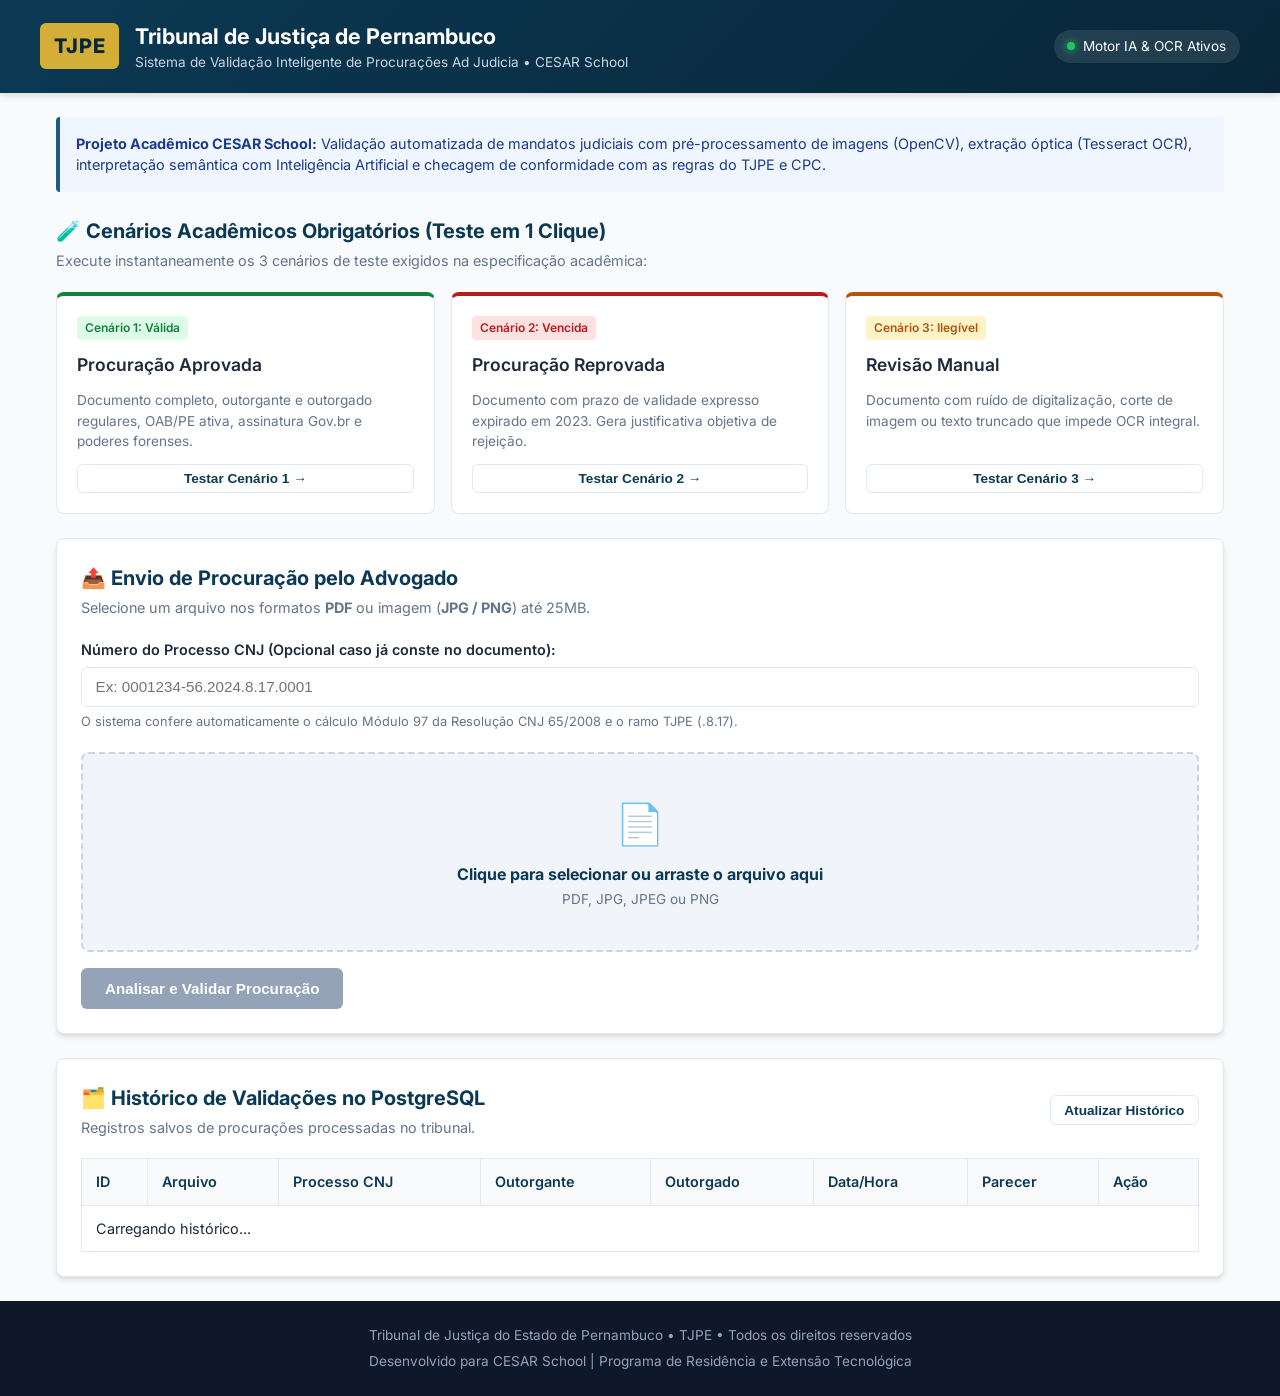
==== src/main/resources/static/index.html @ 575fca64 "feat(tjpe): implementacao completa do sistema de validacao inteligente de procuracoes para CESAR Sch" ====
<!DOCTYPE html>
<html lang="pt-BR">
<head>
    <meta charset="UTF-8">
    <meta name="viewport" content="width=device-width, initial-scale=1.0">
    <title>Validação Inteligente de Procurações | TJPE & CESAR School</title>
    <link rel="stylesheet" href="css/style.css">
    <link rel="preconnect" href="https://fonts.googleapis.com">
    <link rel="preconnect" href="https://fonts.gstatic.com" crossorigin>
    <link href="https://fonts.googleapis.com/css2?family=Inter:wght@300;400;500;600;700&display=swap" rel="stylesheet">
</head>
<body>
    <!-- Topo Institucional -->
    <header class="header">
        <div class="header-container">
            <div class="logo-area">
                <div class="logo-badge">TJPE</div>
                <div>
                    <h1 class="logo-title">Tribunal de Justiça de Pernambuco</h1>
                    <p class="logo-subtitle">Sistema de Validação Inteligente de Procurações Ad Judicia &bull; CESAR School</p>
                </div>
            </div>
            <div class="header-status">
                <span class="status-indicator"></span>
                <span>Motor IA & OCR Ativos</span>
            </div>
        </div>
    </header>

    <main class="main-container">
        <!-- Banner de Contexto Acadêmico -->
        <section class="academic-banner">
            <div class="banner-content">
                <strong>Projeto Acadêmico CESAR School:</strong> Validação automatizada de mandatos judiciais com pré-processamento de imagens (OpenCV), extração óptica (Tesseract OCR), interpretação semântica com Inteligência Artificial e checagem de conformidade com as regras do TJPE e CPC.
            </div>
        </section>

        <!-- Seção de Ações Rápidas de Teste dos 3 Cenários -->
        <section class="test-scenarios-card">
            <div class="card-header">
                <h2>🧪 Cenários Acadêmicos Obrigatórios (Teste em 1 Clique)</h2>
                <p>Execute instantaneamente os 3 cenários de teste exigidos na especificação acadêmica:</p>
            </div>
            <div class="scenarios-grid">
                <div class="scenario-box scenario-green" onclick="executarCenario('cenario1')">
                    <div class="scenario-tag tag-aprovado">Cenário 1: Válida</div>
                    <h3>Procuração Aprovada</h3>
                    <p>Documento completo, outorgante e outorgado regulares, OAB/PE ativa, assinatura Gov.br e poderes forenses.</p>
                    <button class="btn btn-sm btn-outline">Testar Cenário 1 &rarr;</button>
                </div>
                <div class="scenario-box scenario-red" onclick="executarCenario('cenario2')">
                    <div class="scenario-tag tag-reprovado">Cenário 2: Vencida</div>
                    <h3>Procuração Reprovada</h3>
                    <p>Documento com prazo de validade expresso expirado em 2023. Gera justificativa objetiva de rejeição.</p>
                    <button class="btn btn-sm btn-outline">Testar Cenário 2 &rarr;</button>
                </div>
                <div class="scenario-box scenario-yellow" onclick="executarCenario('cenario3')">
                    <div class="scenario-tag tag-revisao">Cenário 3: Ilegível</div>
                    <h3>Revisão Manual</h3>
                    <p>Documento com ruído de digitalização, corte de imagem ou texto truncado que impede OCR integral.</p>
                    <button class="btn btn-sm btn-outline">Testar Cenário 3 &rarr;</button>
                </div>
            </div>
        </section>

        <!-- Seção de Upload do Advogado -->
        <section class="upload-section card">
            <div class="card-header">
                <h2>📤 Envio de Procuração pelo Advogado</h2>
                <p>Selecione um arquivo nos formatos <strong>PDF</strong> ou imagem (<strong>JPG / PNG</strong>) até 25MB.</p>
            </div>

            <form id="uploadForm" class="upload-form">
                <div class="form-group">
                    <label for="numeroProcessoCnj">Número do Processo CNJ (Opcional caso já conste no documento):</label>
                    <input type="text" id="numeroProcessoCnj" name="numeroProcessoCnj" placeholder="Ex: 0001234-56.2024.8.17.0001" class="form-control">
                    <small class="form-hint">O sistema confere automaticamente o cálculo Módulo 97 da Resolução CNJ 65/2008 e o ramo TJPE (.8.17).</small>
                </div>

                <div id="dropZone" class="drop-zone">
                    <div class="drop-zone-icon">📄</div>
                    <div class="drop-zone-text">
                        <strong>Clique para selecionar ou arraste o arquivo aqui</strong>
                        <span>PDF, JPG, JPEG ou PNG</span>
                    </div>
                    <input type="file" id="fileInput" name="file" accept=".pdf,.png,.jpg,.jpeg" class="file-input">
                </div>

                <div id="selectedFileInfo" class="selected-file-info hidden">
                    <span id="fileName"></span>
                    <button type="button" id="removeFileBtn" class="btn-text">&times; Remover</button>
                </div>

                <div class="form-actions">
                    <button type="submit" id="btnSubmit" class="btn btn-primary" disabled>
                        <span>Analisar e Validar Procuração</span>
                    </button>
                </div>
            </form>
        </section>

        <!-- Indicador de Carregamento e Pipeline em Tempo Real -->
        <section id="pipelineSection" class="pipeline-section card hidden">
            <h3>Processamento em Andamento...</h3>
            <div class="pipeline-steps">
                <div class="pipeline-step active" id="step1">
                    <div class="step-num">1</div>
                    <div class="step-label">Upload Seguro</div>
                </div>
                <div class="pipeline-step active" id="step2">
                    <div class="step-num">2</div>
                    <div class="step-label">OpenCV Tratamento</div>
                </div>
                <div class="pipeline-step active" id="step3">
                    <div class="step-num">3</div>
                    <div class="step-label">Tesseract OCR</div>
                </div>
                <div class="pipeline-step active" id="step4">
                    <div class="step-num">4</div>
                    <div class="step-label">IA / LLM JSON</div>
                </div>
                <div class="pipeline-step active" id="step5">
                    <div class="step-num">5</div>
                    <div class="step-label">Regras TJPE</div>
                </div>
            </div>
            <div class="progress-bar-container">
                <div class="progress-bar"></div>
            </div>
        </section>

        <!-- Seção de Exibição dos Resultados -->
        <section id="resultSection" class="result-section card hidden">
            <div class="result-header">
                <div id="resultStatusBadge" class="status-badge">APROVADO</div>
                <div>
                    <h2 id="resultTitle">Resultado da Validação</h2>
                    <p id="resultSubtitle" class="text-muted"></p>
                </div>
            </div>

            <!-- Justificativas em Linguagem Simples -->
            <div class="justifications-container">
                <h3>Motivos / Justificativas:</h3>
                <ul id="justificationsList" class="justifications-list"></ul>
            </div>

            <!-- Tabela com os 11 Campos Extraídos (OCR + IA) -->
            <div class="data-table-container">
                <h3>Informações Identificadas no Documento (Extração IA / LLM)</h3>
                <table class="data-table">
                    <thead>
                        <tr>
                            <th>Campo Exigido</th>
                            <th>Dado Extraído</th>
                            <th>Status de Detecção</th>
                        </tr>
                    </thead>
                    <tbody id="extractedDataBody">
                        <!-- Preenchido via Javascript -->
                    </tbody>
                </table>
            </div>

            <!-- Detalhamento das 10 Regras do TJPE -->
            <div class="rules-detail-container">
                <details>
                    <summary><strong>Ver detalhamento técnico das 10 regras de conformidade do TJPE</strong></summary>
                    <ul id="rulesDetailList" class="rules-list"></ul>
                </details>
            </div>

            <!-- Visualização do Texto Extraído pelo OCR -->
            <div class="ocr-text-container">
                <details>
                    <summary><strong>Ver texto bruto lido pelo Tesseract OCR</strong></summary>
                    <pre id="rawOcrText" class="ocr-pre"></pre>
                </details>
            </div>
        </section>

        <!-- Histórico de Validações Gravadas no PostgreSQL -->
        <section class="history-section card">
            <div class="card-header flex-between">
                <div>
                    <h2>🗂️ Histórico de Validações no PostgreSQL</h2>
                    <p>Registros salvos de procurações processadas no tribunal.</p>
                </div>
                <button onclick="carregarHistorico()" class="btn btn-sm btn-outline">Atualizar Histórico</button>
            </div>

            <div class="table-responsive">
                <table class="history-table">
                    <thead>
                        <tr>
                            <th>ID</th>
                            <th>Arquivo</th>
                            <th>Processo CNJ</th>
                            <th>Outorgante</th>
                            <th>Outorgado</th>
                            <th>Data/Hora</th>
                            <th>Parecer</th>
                            <th>Ação</th>
                        </tr>
                    </thead>
                    <tbody id="historyTableBody">
                        <tr>
                            <td colspan="8" class="text-center">Carregando histórico...</td>
                        </tr>
                    </tbody>
                </table>
            </div>
        </section>
    </main>

    <footer class="footer">
        <div class="footer-container">
            <p>Tribunal de Justiça do Estado de Pernambuco &bull; TJPE &bull; Todos os direitos reservados</p>
            <p>Desenvolvido para CESAR School | Programa de Residência e Extensão Tecnológica</p>
        </div>
    </footer>

    <script src="js/app.js"></script>
</body>
</html>
---- src/main/resources/static/css/style.css ----
:root {
    --primary: #0b3954;
    --primary-dark: #082638;
    --primary-light: #1b5b85;
    --accent: #d4af37;
    --success: #15803d;
    --success-bg: #dcfce7;
    --danger: #b91c1c;
    --danger-bg: #fee2e2;
    --warning: #b45309;
    --warning-bg: #fef3c7;
    --bg-light: #f8fafc;
    --card-bg: #ffffff;
    --text-primary: #1e293b;
    --text-muted: #64748b;
    --border: #e2e8f0;
    --radius: 8px;
    --shadow: 0 4px 6px -1px rgb(0 0 0 / 0.1), 0 2px 4px -2px rgb(0 0 0 / 0.1);
}

* {
    box-sizing: border-box;
    margin: 0;
    padding: 0;
}

body {
    font-family: 'Inter', -apple-system, BlinkMacSystemFont, "Segoe UI", Roboto, sans-serif;
    background-color: var(--bg-light);
    color: var(--text-primary);
    line-height: 1.5;
    display: flex;
    flex-direction: column;
    min-height: 100vh;
}

/* Header */
.header {
    background: linear-gradient(135deg, var(--primary) 0%, var(--primary-dark) 100%);
    color: #ffffff;
    padding: 1.25rem 1rem;
    box-shadow: 0 2px 8px rgba(0,0,0,0.15);
}

.header-container {
    max-width: 1200px;
    margin: 0 auto;
    display: flex;
    justify-content: space-between;
    align-items: center;
    flex-wrap: wrap;
    gap: 1rem;
}

.logo-area {
    display: flex;
    align-items: center;
    gap: 1rem;
}

.logo-badge {
    background-color: var(--accent);
    color: var(--primary-dark);
    font-weight: 800;
    font-size: 1.25rem;
    padding: 0.5rem 0.85rem;
    border-radius: 6px;
    letter-spacing: 1px;
}

.logo-title {
    font-size: 1.35rem;
    font-weight: 700;
}

.logo-subtitle {
    font-size: 0.85rem;
    color: #cbd5e1;
}

.header-status {
    display: flex;
    align-items: center;
    gap: 0.5rem;
    background: rgba(255,255,255,0.1);
    padding: 0.4rem 0.85rem;
    border-radius: 20px;
    font-size: 0.85rem;
}

.status-indicator {
    width: 8px;
    height: 8px;
    background-color: #22c55e;
    border-radius: 50%;
    box-shadow: 0 0 8px #22c55e;
}

/* Container */
.main-container {
    max-width: 1200px;
    margin: 1.5rem auto;
    padding: 0 1rem;
    width: 100%;
    flex: 1;
    display: flex;
    flex-direction: column;
    gap: 1.5rem;
}

.card {
    background: var(--card-bg);
    border: 1px solid var(--border);
    border-radius: var(--radius);
    padding: 1.5rem;
    box-shadow: var(--shadow);
}

.card-header {
    margin-bottom: 1.25rem;
}

.card-header h2 {
    font-size: 1.25rem;
    font-weight: 700;
    color: var(--primary);
    margin-bottom: 0.25rem;
}

.card-header p {
    color: var(--text-muted);
    font-size: 0.9rem;
}

.flex-between {
    display: flex;
    justify-content: space-between;
    align-items: center;
}

/* Academic Banner */
.academic-banner {
    background: #eff6ff;
    border-left: 4px solid var(--primary-light);
    padding: 1rem;
    border-radius: 4px;
    font-size: 0.9rem;
    color: #1e3a8a;
}

/* Cenários Grid */
.scenarios-grid {
    display: grid;
    grid-template-columns: repeat(auto-fit, minmax(280px, 1fr));
    gap: 1rem;
}

.scenario-box {
    background: #ffffff;
    border: 1px solid var(--border);
    border-radius: var(--radius);
    padding: 1.25rem;
    cursor: pointer;
    transition: transform 0.2s, box-shadow 0.2s;
    display: flex;
    flex-direction: column;
    gap: 0.75rem;
}

.scenario-box:hover {
    transform: translateY(-2px);
    box-shadow: 0 10px 15px -3px rgba(0,0,0,0.1);
}

.scenario-green { border-top: 4px solid var(--success); }
.scenario-red { border-top: 4px solid var(--danger); }
.scenario-yellow { border-top: 4px solid var(--warning); }

.scenario-box h3 {
    font-size: 1.1rem;
    font-weight: 600;
}

.scenario-box p {
    font-size: 0.85rem;
    color: var(--text-muted);
    flex: 1;
}

.scenario-tag {
    display: inline-block;
    padding: 0.2rem 0.5rem;
    border-radius: 4px;
    font-size: 0.75rem;
    font-weight: 600;
    align-self: flex-start;
}

.tag-aprovado { background: var(--success-bg); color: var(--success); }
.tag-reprovado { background: var(--danger-bg); color: var(--danger); }
.tag-revisao { background: var(--warning-bg); color: var(--warning); }

/* Form & Drop Zone */
.form-group {
    margin-bottom: 1.25rem;
}

.form-group label {
    display: block;
    font-weight: 600;
    font-size: 0.9rem;
    margin-bottom: 0.4rem;
}

.form-control {
    width: 100%;
    padding: 0.65rem 0.85rem;
    border: 1px solid var(--border);
    border-radius: 6px;
    font-size: 0.95rem;
}

.form-hint {
    display: block;
    font-size: 0.8rem;
    color: var(--text-muted);
    margin-top: 0.35rem;
}

.drop-zone {
    border: 2px dashed #cbd5e1;
    border-radius: var(--radius);
    padding: 2.5rem 1.5rem;
    text-align: center;
    background: #f1f5f9;
    cursor: pointer;
    transition: background 0.2s, border-color 0.2s;
    position: relative;
    margin-bottom: 1rem;
}

.drop-zone:hover, .drop-zone.dragover {
    background: #e2e8f0;
    border-color: var(--primary);
}

.drop-zone-icon {
    font-size: 2.5rem;
    margin-bottom: 0.5rem;
}

.drop-zone-text strong {
    display: block;
    font-size: 1rem;
    color: var(--primary);
}

.drop-zone-text span {
    font-size: 0.85rem;
    color: var(--text-muted);
}

.file-input {
    position: absolute;
    top: 0;
    left: 0;
    width: 100%;
    height: 100%;
    opacity: 0;
    cursor: pointer;
}

.selected-file-info {
    display: flex;
    justify-content: space-between;
    align-items: center;
    background: #eff6ff;
    padding: 0.75rem 1rem;
    border-radius: 6px;
    margin-bottom: 1rem;
    font-size: 0.9rem;
    color: #1e40af;
}

/* Buttons */
.btn {
    display: inline-flex;
    align-items: center;
    justify-content: center;
    padding: 0.75rem 1.5rem;
    font-size: 0.95rem;
    font-weight: 600;
    border-radius: 6px;
    border: none;
    cursor: pointer;
    transition: background 0.2s;
}

.btn-primary {
    background: var(--primary);
    color: #ffffff;
}

.btn-primary:hover:not(:disabled) {
    background: var(--primary-dark);
}

.btn-primary:disabled {
    background: #94a3b8;
    cursor: not-allowed;
}

.btn-outline {
    background: transparent;
    border: 1px solid var(--border);
    color: var(--primary);
}

.btn-outline:hover {
    background: #f1f5f9;
}

.btn-sm {
    padding: 0.4rem 0.85rem;
    font-size: 0.85rem;
}

.btn-text {
    background: none;
    border: none;
    color: var(--danger);
    cursor: pointer;
    font-size: 0.85rem;
    font-weight: 600;
}

/* Pipeline Progress */
.pipeline-section {
    text-align: center;
}

.pipeline-steps {
    display: flex;
    justify-content: space-between;
    margin: 1.5rem 0;
    position: relative;
    flex-wrap: wrap;
    gap: 0.5rem;
}

.pipeline-step {
    display: flex;
    flex-direction: column;
    align-items: center;
    flex: 1;
    min-width: 80px;
}

.step-num {
    width: 36px;
    height: 36px;
    border-radius: 50%;
    background: #e2e8f0;
    color: var(--text-muted);
    display: flex;
    align-items: center;
    justify-content: center;
    font-weight: 700;
    margin-bottom: 0.4rem;
}

.pipeline-step.active .step-num {
    background: var(--primary);
    color: #ffffff;
}

.step-label {
    font-size: 0.75rem;
    font-weight: 600;
    color: var(--text-muted);
}

.pipeline-step.active .step-label {
    color: var(--primary);
}

.progress-bar-container {
    height: 6px;
    background: #e2e8f0;
    border-radius: 3px;
    overflow: hidden;
}

.progress-bar {
    height: 100%;
    background: linear-gradient(90deg, var(--primary) 0%, var(--accent) 100%);
    width: 100%;
    animation: indeterminate 1.5s infinite linear;
}

@keyframes indeterminate {
    0% { transform: translateX(-100%); }
    100% { transform: translateX(100%); }
}

/* Result Section */
.result-header {
    display: flex;
    align-items: center;
    gap: 1.25rem;
    margin-bottom: 1.5rem;
    padding-bottom: 1.25rem;
    border-bottom: 1px solid var(--border);
    flex-wrap: wrap;
}

.status-badge {
    padding: 0.75rem 1.5rem;
    border-radius: 8px;
    font-weight: 800;
    font-size: 1.25rem;
    letter-spacing: 0.5px;
    text-align: center;
}

.badge-aprovado { background: var(--success-bg); color: var(--success); border: 2px solid var(--success); }
.badge-reprovado { background: var(--danger-bg); color: var(--danger); border: 2px solid var(--danger); }
.badge-revisao { background: var(--warning-bg); color: var(--warning); border: 2px solid var(--warning); }

.justifications-container {
    background: #fafafa;
    border: 1px solid var(--border);
    border-radius: 6px;
    padding: 1.25rem;
    margin-bottom: 1.5rem;
}

.justifications-container h3 {
    font-size: 1rem;
    color: var(--text-primary);
    margin-bottom: 0.75rem;
}

.justifications-list {
    list-style: none;
    display: flex;
    flex-direction: column;
    gap: 0.5rem;
}

.justifications-list li {
    padding-left: 1.5rem;
    position: relative;
    font-size: 0.95rem;
    line-height: 1.4;
}

.justifications-list li::before {
    content: "•";
    position: absolute;
    left: 0.4rem;
    font-weight: bold;
    font-size: 1.2rem;
    color: var(--primary);
}

/* Tables */
.data-table-container {
    margin-bottom: 1.5rem;
}

.data-table-container h3 {
    font-size: 1rem;
    margin-bottom: 0.75rem;
}

.data-table, .history-table {
    width: 100%;
    border-collapse: collapse;
    font-size: 0.9rem;
}

.data-table th, .data-table td,
.history-table th, .history-table td {
    padding: 0.75rem 0.85rem;
    border: 1px solid var(--border);
    text-align: left;
}

.data-table th, .history-table th {
    background: #f8fafc;
    font-weight: 600;
    color: var(--primary);
}

.data-table tr:hover, .history-table tr:hover {
    background: #f1f5f9;
}

.table-responsive {
    overflow-x: auto;
}

.badge-table {
    padding: 0.2rem 0.5rem;
    border-radius: 4px;
    font-size: 0.75rem;
    font-weight: 600;
}

/* Details and Accordions */
.rules-detail-container, .ocr-text-container {
    margin-bottom: 1rem;
}

details summary {
    cursor: pointer;
    padding: 0.5rem 0;
    color: var(--primary);
}

.rules-list {
    list-style: none;
    padding: 0.75rem 0;
    display: flex;
    flex-direction: column;
    gap: 0.35rem;
    font-size: 0.85rem;
}

.ocr-pre {
    background: #0f172a;
    color: #f8fafc;
    padding: 1rem;
    border-radius: 6px;
    font-family: Consolas, Monaco, monospace;
    font-size: 0.85rem;
    max-height: 250px;
    overflow-y: auto;
    white-space: pre-wrap;
    word-break: break-word;
    margin-top: 0.5rem;
}

/* Utilities */
.hidden { display: none !important; }
.text-center { text-align: center; }
.text-muted { color: var(--text-muted); }

/* Footer */
.footer {
    background: #0f172a;
    color: #94a3b8;
    padding: 1.5rem 1rem;
    font-size: 0.85rem;
    text-align: center;
    margin-top: auto;
}

.footer-container {
    max-width: 1200px;
    margin: 0 auto;
    display: flex;
    flex-direction: column;
    gap: 0.35rem;
}

/* Responsive */
@media (max-width: 768px) {
    .header-container { flex-direction: column; align-items: flex-start; }
    .scenarios-grid { grid-template-columns: 1fr; }
    .pipeline-steps { justify-content: center; }
}
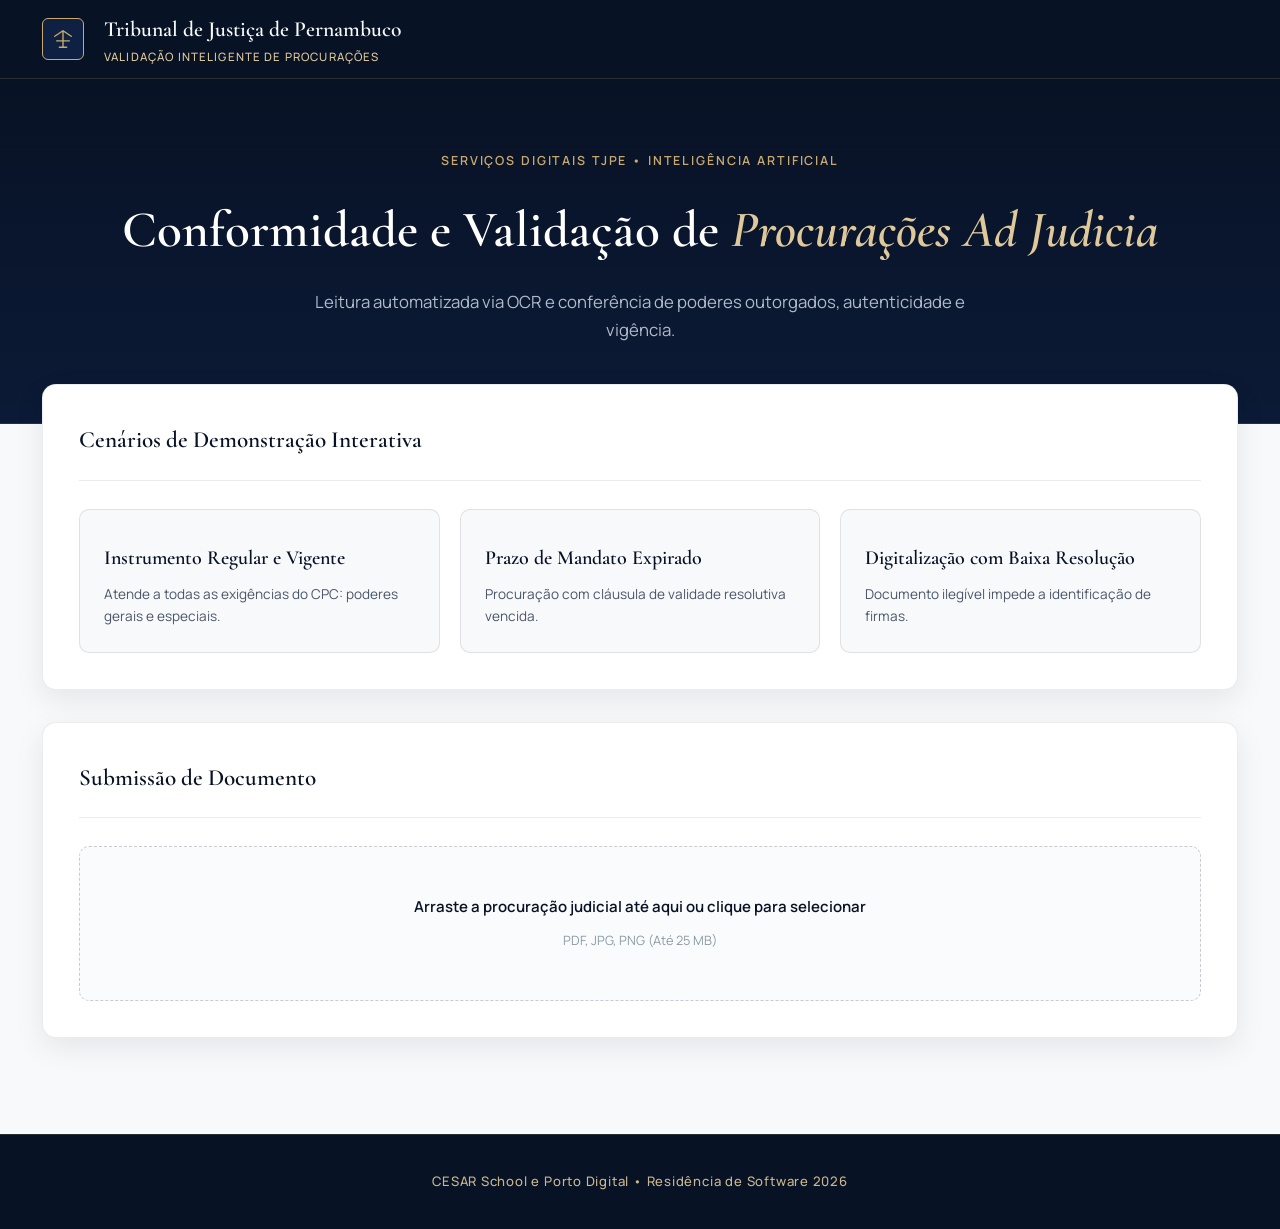
==== commit 22f29d1a: "feat: interface LegalTech Premium TJPE com paleta institucional e demonstrador interativo" ====
--- a/src/main/resources/static/index.html
+++ b/src/main/resources/static/index.html
@@ -1,225 +1,311 @@
 <!DOCTYPE html>
 <html lang="pt-BR">
 <head>
-    <meta charset="UTF-8">
-    <meta name="viewport" content="width=device-width, initial-scale=1.0">
-    <title>Validação Inteligente de Procurações | TJPE & CESAR School</title>
-    <link rel="stylesheet" href="css/style.css">
-    <link rel="preconnect" href="https://fonts.googleapis.com">
-    <link rel="preconnect" href="https://fonts.gstatic.com" crossorigin>
-    <link href="https://fonts.googleapis.com/css2?family=Inter:wght@300;400;500;600;700&display=swap" rel="stylesheet">
+  <meta charset="UTF-8" />
+  <meta name="viewport" content="width=device-width, initial-scale=1.0" />
+  <title>TJPE — Validação Inteligente de Procurações</title>
+  
+  <link rel="preconnect" href="https://fonts.googleapis.com" />
+  <link rel="preconnect" href="https://fonts.gstatic.com" crossorigin />
+  <link href="https://fonts.googleapis.com/css2?family=Cormorant+Garamond:ital,wght@0,400;0,500;0,600;0,700;1,400&family=Manrope:wght@300;400;500;600;700&family=JetBrains+Mono:wght@400;500&display=swap" rel="stylesheet" />
+
+  <style>
+    :root {
+      --marinho-profundo:  #081225;
+      --marinho-primario:   #0b1a36;
+      --marinho-card:       #0e2142;
+      --marinho-borda:      rgba(201, 169, 110, 0.18);
+      --champanhe:          #c9a96e;
+      --champanhe-claro:    #dfc99b;
+      --champanhe-suave:    rgba(201, 169, 110, 0.12);
+      --off-white:          #f8f9fa;
+      --off-white-card:     #ffffff;
+      --cinza-suave:        #e9ecef;
+      --cinza-grafite:      #4a5568;
+      --cinza-escuro:       #2d3748;
+      --texto-muted:        #8c9ba5;
+      --status-aprovado:    #2e7d58;
+      --status-aprovado-bg: rgba(46, 125, 88, 0.12);
+      --status-reprovado:   #9c3434;
+      --status-reprovado-bg:rgba(156, 52, 52, 0.12);
+      --status-revisao:     #b88228;
+      --status-revisao-bg:  rgba(184, 130, 40, 0.12);
+      --radius-sm: 6px;
+      --radius-md: 10px;
+      --radius-lg: 14px;
+      --sombra-card: 0 10px 30px rgba(8, 18, 37, 0.08);
+      --transicao: all 0.28s cubic-bezier(0.16, 1, 0.3, 1);
+    }
+
+    *, *::before, *::after { box-sizing: border-box; margin: 0; padding: 0; }
+    body {
+      background-color: var(--off-white);
+      color: var(--cinza-escuro);
+      font-family: 'Manrope', system-ui, sans-serif;
+      font-size: 15px;
+      line-height: 1.65;
+      min-height: 100vh;
+      display: flex;
+      flex-direction: column;
+    }
+
+    header {
+      background-color: var(--marinho-profundo);
+      border-bottom: 1px solid var(--marinho-borda);
+      position: sticky;
+      top: 0;
+      z-index: 1000;
+    }
+
+    .header-container {
+      max-width: 1260px;
+      margin: 0 auto;
+      padding: 0 2rem;
+      height: 78px;
+      display: flex;
+      align-items: center;
+      justify-content: space-between;
+    }
+
+    .brand-group {
+      display: flex;
+      align-items: center;
+      gap: 1.25rem;
+      text-decoration: none;
+    }
+
+    .brand-seal {
+      width: 42px;
+      height: 42px;
+      border: 1px solid var(--champanhe);
+      border-radius: var(--radius-sm);
+      display: flex;
+      align-items: center;
+      justify-content: center;
+      background: var(--marinho-card);
+    }
+
+    .brand-seal svg {
+      width: 22px;
+      height: 22px;
+      fill: none;
+      stroke: var(--champanhe);
+      stroke-width: 1.5;
+    }
+
+    .brand-name {
+      font-family: 'Cormorant Garamond', Georgia, serif;
+      font-size: 1.35rem;
+      font-weight: 600;
+      color: var(--off-white);
+    }
+
+    .brand-subtitle {
+      font-size: 0.72rem;
+      font-weight: 500;
+      color: var(--champanhe-claro);
+      letter-spacing: 0.1em;
+      text-transform: uppercase;
+    }
+
+    .hero-banner {
+      background: linear-gradient(180deg, var(--marinho-profundo) 0%, var(--marinho-primario) 100%);
+      color: var(--off-white);
+      padding: 4.5rem 2rem 5rem;
+      text-align: center;
+      border-bottom: 1px solid rgba(201, 169, 110, 0.2);
+    }
+
+    .hero-pre-title {
+      font-size: 0.78rem;
+      font-weight: 600;
+      color: var(--champanhe);
+      text-transform: uppercase;
+      letter-spacing: 0.15em;
+      margin-bottom: 1rem;
+    }
+
+    .hero-title {
+      font-family: 'Cormorant Garamond', Georgia, serif;
+      font-size: clamp(2.2rem, 4.5vw, 3.2rem);
+      font-weight: 600;
+      color: #ffffff;
+      margin-bottom: 1rem;
+    }
+
+    .hero-title span { color: var(--champanhe-claro); font-style: italic; }
+
+    .hero-description {
+      font-size: 1.05rem;
+      color: #b0bac9;
+      max-width: 720px;
+      margin: 0 auto;
+    }
+
+    main {
+      flex: 1;
+      max-width: 1260px;
+      width: 100%;
+      margin: -2.5rem auto 4rem;
+      padding: 0 2rem;
+      z-index: 10;
+    }
+
+    .card-panel {
+      background: var(--off-white-card);
+      border: 1px solid rgba(8, 18, 37, 0.08);
+      border-radius: var(--radius-lg);
+      padding: 2.25rem;
+      box-shadow: var(--sombra-card);
+      margin-bottom: 2rem;
+    }
+
+    .panel-header {
+      border-bottom: 1px solid var(--cinza-suave);
+      padding-bottom: 1.25rem;
+      margin-bottom: 1.75rem;
+    }
+
+    .panel-title {
+      font-family: 'Cormorant Garamond', Georgia, serif;
+      font-size: 1.45rem;
+      font-weight: 600;
+      color: var(--marinho-profundo);
+    }
+
+    .scenarios-grid {
+      display: grid;
+      grid-template-columns: repeat(auto-fit, minmax(280px, 1fr));
+      gap: 1.25rem;
+    }
+
+    .scenario-box {
+      border: 1px solid rgba(8, 18, 37, 0.1);
+      border-radius: var(--radius-md);
+      padding: 1.5rem;
+      background: var(--off-white);
+      cursor: pointer;
+      transition: var(--transicao);
+    }
+
+    .scenario-box:hover {
+      border-color: var(--champanhe);
+      background: #ffffff;
+      transform: translateY(-2px);
+    }
+
+    .scenario-title {
+      font-family: 'Cormorant Garamond', Georgia, serif;
+      font-size: 1.25rem;
+      font-weight: 600;
+      color: var(--marinho-profundo);
+      margin: 0.5rem 0;
+    }
+
+    .upload-zone-legal {
+      border: 1.5px dashed rgba(8, 18, 37, 0.2);
+      border-radius: var(--radius-md);
+      padding: 3rem 2rem;
+      text-align: center;
+      background: #fafbfc;
+      cursor: pointer;
+      position: relative;
+    }
+
+    .upload-zone-legal input[type="file"] { position: absolute; inset: 0; opacity: 0; cursor: pointer; width: 100%; height: 100%; }
+
+    .btn-institution {
+      padding: 0.85rem 1.75rem;
+      border-radius: var(--radius-sm);
+      font-size: 0.88rem;
+      font-weight: 600;
+      cursor: pointer;
+      border: none;
+      text-transform: uppercase;
+      background: var(--marinho-profundo);
+      color: var(--champanhe-claro);
+      border: 1px solid var(--champanhe);
+    }
+
+    footer {
+      background-color: var(--marinho-profundo);
+      border-top: 1px solid var(--marinho-borda);
+      padding: 2.25rem 1.5rem;
+      margin-top: auto;
+      text-align: center;
+    }
+
+    .footer-single-text {
+      font-size: 0.82rem;
+      font-weight: 500;
+      color: var(--champanhe-claro);
+      letter-spacing: 0.06em;
+      opacity: 0.9;
+    }
+
+    .hidden { display: none !important; }
+  </style>
 </head>
 <body>
-    <!-- Topo Institucional -->
-    <header class="header">
-        <div class="header-container">
-            <div class="logo-area">
-                <div class="logo-badge">TJPE</div>
-                <div>
-                    <h1 class="logo-title">Tribunal de Justiça de Pernambuco</h1>
-                    <p class="logo-subtitle">Sistema de Validação Inteligente de Procurações Ad Judicia &bull; CESAR School</p>
-                </div>
-            </div>
-            <div class="header-status">
-                <span class="status-indicator"></span>
-                <span>Motor IA & OCR Ativos</span>
-            </div>
-        </div>
-    </header>
-
-    <main class="main-container">
-        <!-- Banner de Contexto Acadêmico -->
-        <section class="academic-banner">
-            <div class="banner-content">
-                <strong>Projeto Acadêmico CESAR School:</strong> Validação automatizada de mandatos judiciais com pré-processamento de imagens (OpenCV), extração óptica (Tesseract OCR), interpretação semântica com Inteligência Artificial e checagem de conformidade com as regras do TJPE e CPC.
-            </div>
-        </section>
-
-        <!-- Seção de Ações Rápidas de Teste dos 3 Cenários -->
-        <section class="test-scenarios-card">
-            <div class="card-header">
-                <h2>🧪 Cenários Acadêmicos Obrigatórios (Teste em 1 Clique)</h2>
-                <p>Execute instantaneamente os 3 cenários de teste exigidos na especificação acadêmica:</p>
-            </div>
-            <div class="scenarios-grid">
-                <div class="scenario-box scenario-green" onclick="executarCenario('cenario1')">
-                    <div class="scenario-tag tag-aprovado">Cenário 1: Válida</div>
-                    <h3>Procuração Aprovada</h3>
-                    <p>Documento completo, outorgante e outorgado regulares, OAB/PE ativa, assinatura Gov.br e poderes forenses.</p>
-                    <button class="btn btn-sm btn-outline">Testar Cenário 1 &rarr;</button>
-                </div>
-                <div class="scenario-box scenario-red" onclick="executarCenario('cenario2')">
-                    <div class="scenario-tag tag-reprovado">Cenário 2: Vencida</div>
-                    <h3>Procuração Reprovada</h3>
-                    <p>Documento com prazo de validade expresso expirado em 2023. Gera justificativa objetiva de rejeição.</p>
-                    <button class="btn btn-sm btn-outline">Testar Cenário 2 &rarr;</button>
-                </div>
-                <div class="scenario-box scenario-yellow" onclick="executarCenario('cenario3')">
-                    <div class="scenario-tag tag-revisao">Cenário 3: Ilegível</div>
-                    <h3>Revisão Manual</h3>
-                    <p>Documento com ruído de digitalização, corte de imagem ou texto truncado que impede OCR integral.</p>
-                    <button class="btn btn-sm btn-outline">Testar Cenário 3 &rarr;</button>
-                </div>
-            </div>
-        </section>
-
-        <!-- Seção de Upload do Advogado -->
-        <section class="upload-section card">
-            <div class="card-header">
-                <h2>📤 Envio de Procuração pelo Advogado</h2>
-                <p>Selecione um arquivo nos formatos <strong>PDF</strong> ou imagem (<strong>JPG / PNG</strong>) até 25MB.</p>
-            </div>
-
-            <form id="uploadForm" class="upload-form">
-                <div class="form-group">
-                    <label for="numeroProcessoCnj">Número do Processo CNJ (Opcional caso já conste no documento):</label>
-                    <input type="text" id="numeroProcessoCnj" name="numeroProcessoCnj" placeholder="Ex: 0001234-56.2024.8.17.0001" class="form-control">
-                    <small class="form-hint">O sistema confere automaticamente o cálculo Módulo 97 da Resolução CNJ 65/2008 e o ramo TJPE (.8.17).</small>
-                </div>
-
-                <div id="dropZone" class="drop-zone">
-                    <div class="drop-zone-icon">📄</div>
-                    <div class="drop-zone-text">
-                        <strong>Clique para selecionar ou arraste o arquivo aqui</strong>
-                        <span>PDF, JPG, JPEG ou PNG</span>
-                    </div>
-                    <input type="file" id="fileInput" name="file" accept=".pdf,.png,.jpg,.jpeg" class="file-input">
-                </div>
-
-                <div id="selectedFileInfo" class="selected-file-info hidden">
-                    <span id="fileName"></span>
-                    <button type="button" id="removeFileBtn" class="btn-text">&times; Remover</button>
-                </div>
-
-                <div class="form-actions">
-                    <button type="submit" id="btnSubmit" class="btn btn-primary" disabled>
-                        <span>Analisar e Validar Procuração</span>
-                    </button>
-                </div>
-            </form>
-        </section>
-
-        <!-- Indicador de Carregamento e Pipeline em Tempo Real -->
-        <section id="pipelineSection" class="pipeline-section card hidden">
-            <h3>Processamento em Andamento...</h3>
-            <div class="pipeline-steps">
-                <div class="pipeline-step active" id="step1">
-                    <div class="step-num">1</div>
-                    <div class="step-label">Upload Seguro</div>
-                </div>
-                <div class="pipeline-step active" id="step2">
-                    <div class="step-num">2</div>
-                    <div class="step-label">OpenCV Tratamento</div>
-                </div>
-                <div class="pipeline-step active" id="step3">
-                    <div class="step-num">3</div>
-                    <div class="step-label">Tesseract OCR</div>
-                </div>
-                <div class="pipeline-step active" id="step4">
-                    <div class="step-num">4</div>
-                    <div class="step-label">IA / LLM JSON</div>
-                </div>
-                <div class="pipeline-step active" id="step5">
-                    <div class="step-num">5</div>
-                    <div class="step-label">Regras TJPE</div>
-                </div>
-            </div>
-            <div class="progress-bar-container">
-                <div class="progress-bar"></div>
-            </div>
-        </section>
-
-        <!-- Seção de Exibição dos Resultados -->
-        <section id="resultSection" class="result-section card hidden">
-            <div class="result-header">
-                <div id="resultStatusBadge" class="status-badge">APROVADO</div>
-                <div>
-                    <h2 id="resultTitle">Resultado da Validação</h2>
-                    <p id="resultSubtitle" class="text-muted"></p>
-                </div>
-            </div>
-
-            <!-- Justificativas em Linguagem Simples -->
-            <div class="justifications-container">
-                <h3>Motivos / Justificativas:</h3>
-                <ul id="justificationsList" class="justifications-list"></ul>
-            </div>
-
-            <!-- Tabela com os 11 Campos Extraídos (OCR + IA) -->
-            <div class="data-table-container">
-                <h3>Informações Identificadas no Documento (Extração IA / LLM)</h3>
-                <table class="data-table">
-                    <thead>
-                        <tr>
-                            <th>Campo Exigido</th>
-                            <th>Dado Extraído</th>
-                            <th>Status de Detecção</th>
-                        </tr>
-                    </thead>
-                    <tbody id="extractedDataBody">
-                        <!-- Preenchido via Javascript -->
-                    </tbody>
-                </table>
-            </div>
-
-            <!-- Detalhamento das 10 Regras do TJPE -->
-            <div class="rules-detail-container">
-                <details>
-                    <summary><strong>Ver detalhamento técnico das 10 regras de conformidade do TJPE</strong></summary>
-                    <ul id="rulesDetailList" class="rules-list"></ul>
-                </details>
-            </div>
-
-            <!-- Visualização do Texto Extraído pelo OCR -->
-            <div class="ocr-text-container">
-                <details>
-                    <summary><strong>Ver texto bruto lido pelo Tesseract OCR</strong></summary>
-                    <pre id="rawOcrText" class="ocr-pre"></pre>
-                </details>
-            </div>
-        </section>
-
-        <!-- Histórico de Validações Gravadas no PostgreSQL -->
-        <section class="history-section card">
-            <div class="card-header flex-between">
-                <div>
-                    <h2>🗂️ Histórico de Validações no PostgreSQL</h2>
-                    <p>Registros salvos de procurações processadas no tribunal.</p>
-                </div>
-                <button onclick="carregarHistorico()" class="btn btn-sm btn-outline">Atualizar Histórico</button>
-            </div>
-
-            <div class="table-responsive">
-                <table class="history-table">
-                    <thead>
-                        <tr>
-                            <th>ID</th>
-                            <th>Arquivo</th>
-                            <th>Processo CNJ</th>
-                            <th>Outorgante</th>
-                            <th>Outorgado</th>
-                            <th>Data/Hora</th>
-                            <th>Parecer</th>
-                            <th>Ação</th>
-                        </tr>
-                    </thead>
-                    <tbody id="historyTableBody">
-                        <tr>
-                            <td colspan="8" class="text-center">Carregando histórico...</td>
-                        </tr>
-                    </tbody>
-                </table>
-            </div>
-        </section>
-    </main>
-
-    <footer class="footer">
-        <div class="footer-container">
-            <p>Tribunal de Justiça do Estado de Pernambuco &bull; TJPE &bull; Todos os direitos reservados</p>
-            <p>Desenvolvido para CESAR School | Programa de Residência e Extensão Tecnológica</p>
-        </div>
-    </footer>
-
-    <script src="js/app.js"></script>
+
+  <header>
+    <div class="header-container">
+      <div class="brand-group">
+        <div class="brand-seal">
+          <svg viewBox="0 0 24 24"><path d="M12 3v18M3 9l9-6 9 6M5 14h14M8 21h8" stroke-linecap="round" stroke-linejoin="round"/></svg>
+        </div>
+        <div>
+          <div class="brand-name">Tribunal de Justiça de Pernambuco</div>
+          <div class="brand-subtitle">Validação Inteligente de Procurações</div>
+        </div>
+      </div>
+    </div>
+  </header>
+
+  <section class="hero-banner">
+    <div class="hero-pre-title">Serviços Digitais TJPE • Inteligência Artificial</div>
+    <h1 class="hero-title">Conformidade e Validação de <span>Procurações Ad Judicia</span></h1>
+    <p class="hero-description">Leitura automatizada via OCR e conferência de poderes outorgados, autenticidade e vigência.</p>
+  </section>
+
+  <main>
+    <section class="card-panel">
+      <div class="panel-header">
+        <h2 class="panel-title">Cenários de Demonstração Interativa</h2>
+      </div>
+      <div class="scenarios-grid">
+        <div class="scenario-box">
+          <div class="scenario-title">Instrumento Regular e Vigente</div>
+          <p style="font-size:0.85rem;color:var(--cinza-grafite)">Atende a todas as exigências do CPC: poderes gerais e especiais.</p>
+        </div>
+        <div class="scenario-box">
+          <div class="scenario-title">Prazo de Mandato Expirado</div>
+          <p style="font-size:0.85rem;color:var(--cinza-grafite)">Procuração com cláusula de validade resolutiva vencida.</p>
+        </div>
+        <div class="scenario-box">
+          <div class="scenario-title">Digitalização com Baixa Resolução</div>
+          <p style="font-size:0.85rem;color:var(--cinza-grafite)">Documento ilegível impede a identificação de firmas.</p>
+        </div>
+      </div>
+    </section>
+
+    <section class="card-panel">
+      <div class="panel-header">
+        <h2 class="panel-title">Submissão de Documento</h2>
+      </div>
+      <div class="upload-zone-legal">
+        <input type="file" id="fileInput" accept=".pdf,.jpg,.jpeg,.png" />
+        <p style="font-weight:600;color:var(--marinho-profundo);margin-bottom:0.5rem">Arraste a procuração judicial até aqui ou clique para selecionar</p>
+        <span style="font-size:0.8rem;color:var(--texto-muted)">PDF, JPG, PNG (Até 25 MB)</span>
+      </div>
+    </section>
+  </main>
+
+  <footer>
+    <div class="footer-single-text">
+      CESAR School e Porto Digital • Residência de Software 2026
+    </div>
+  </footer>
+
 </body>
 </html>
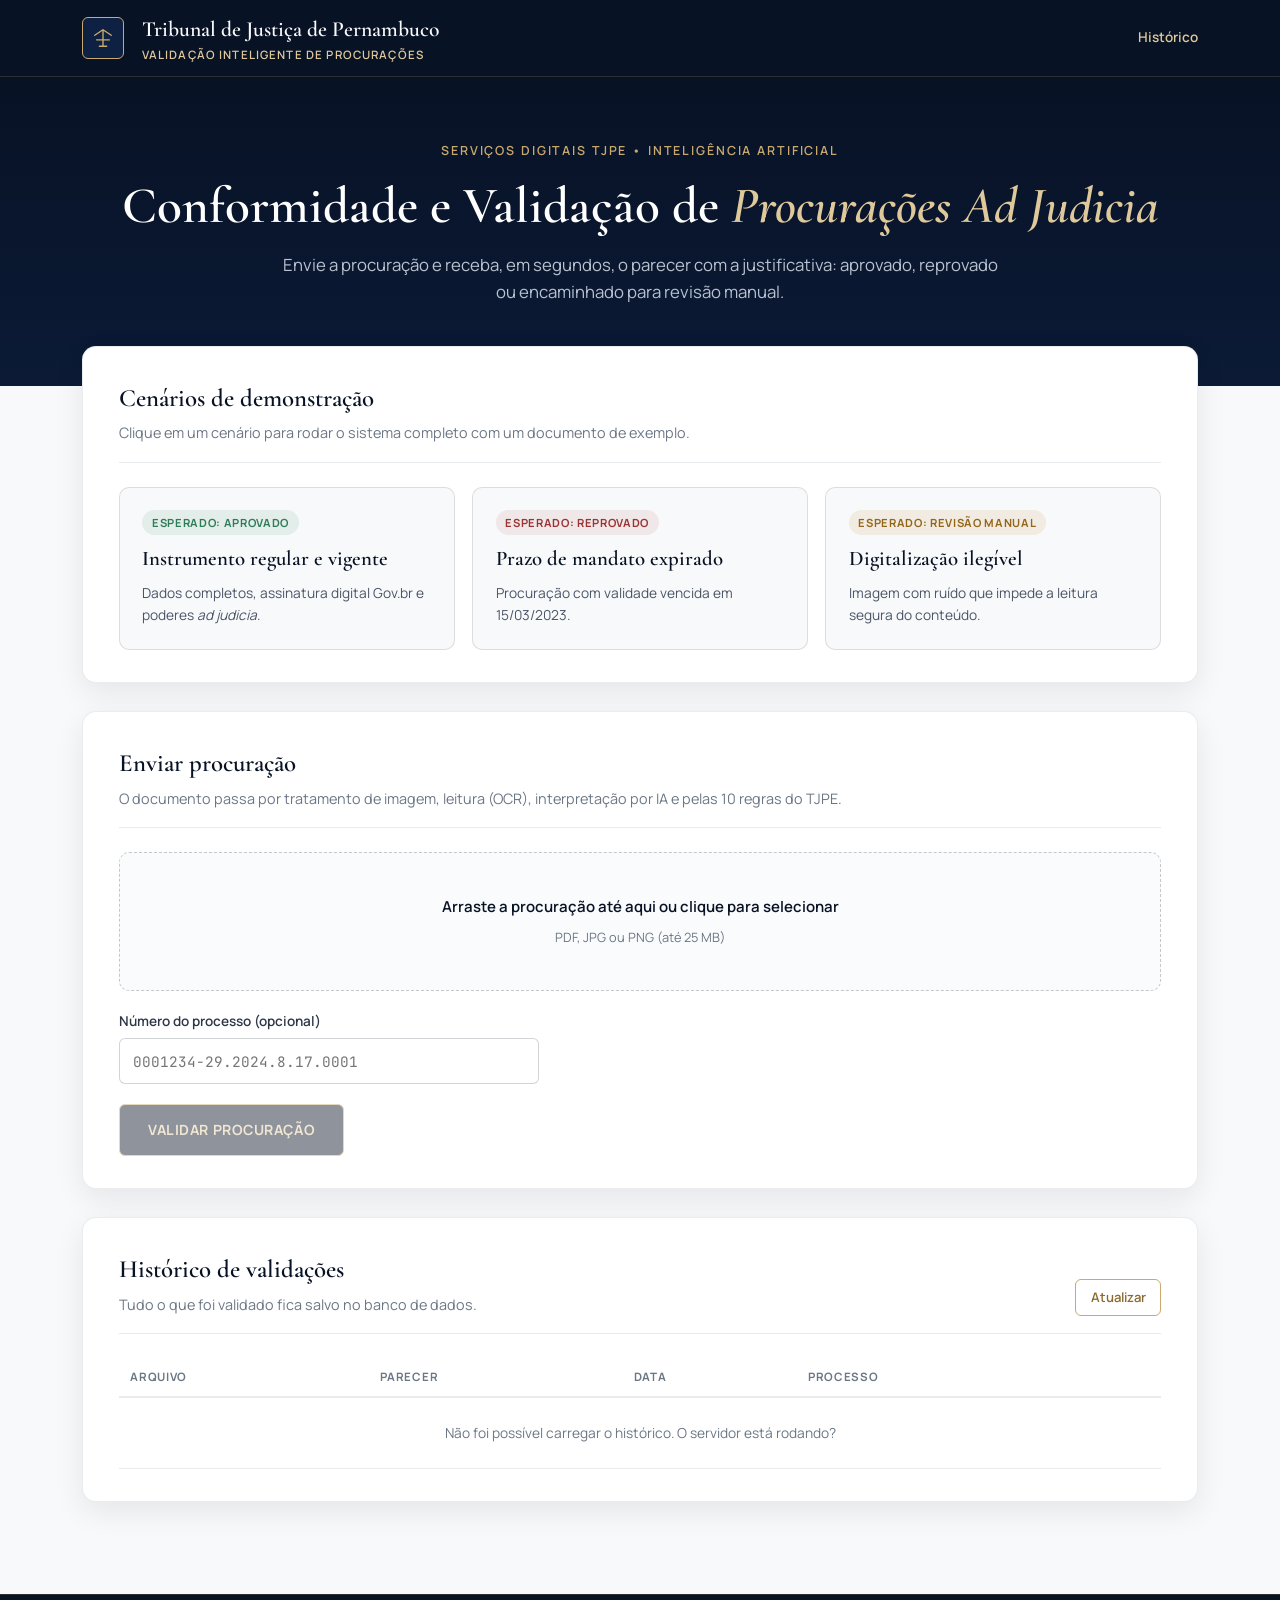
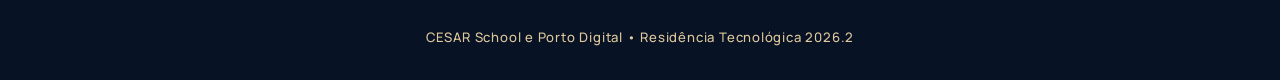
==== commit 8acafef6: "fix: corrige o sistema de ponta a ponta e reconstroi a tela Back-end - CnjValidator: digito verifica" ====
--- a/src/main/resources/static/index.html
+++ b/src/main/resources/static/index.html
@@ -4,254 +4,18 @@
   <meta charset="UTF-8" />
   <meta name="viewport" content="width=device-width, initial-scale=1.0" />
   <title>TJPE — Validação Inteligente de Procurações</title>
-  
+
   <link rel="preconnect" href="https://fonts.googleapis.com" />
   <link rel="preconnect" href="https://fonts.gstatic.com" crossorigin />
-  <link href="https://fonts.googleapis.com/css2?family=Cormorant+Garamond:ital,wght@0,400;0,500;0,600;0,700;1,400&family=Manrope:wght@300;400;500;600;700&family=JetBrains+Mono:wght@400;500&display=swap" rel="stylesheet" />
-
-  <style>
-    :root {
-      --marinho-profundo:  #081225;
-      --marinho-primario:   #0b1a36;
-      --marinho-card:       #0e2142;
-      --marinho-borda:      rgba(201, 169, 110, 0.18);
-      --champanhe:          #c9a96e;
-      --champanhe-claro:    #dfc99b;
-      --champanhe-suave:    rgba(201, 169, 110, 0.12);
-      --off-white:          #f8f9fa;
-      --off-white-card:     #ffffff;
-      --cinza-suave:        #e9ecef;
-      --cinza-grafite:      #4a5568;
-      --cinza-escuro:       #2d3748;
-      --texto-muted:        #8c9ba5;
-      --status-aprovado:    #2e7d58;
-      --status-aprovado-bg: rgba(46, 125, 88, 0.12);
-      --status-reprovado:   #9c3434;
-      --status-reprovado-bg:rgba(156, 52, 52, 0.12);
-      --status-revisao:     #b88228;
-      --status-revisao-bg:  rgba(184, 130, 40, 0.12);
-      --radius-sm: 6px;
-      --radius-md: 10px;
-      --radius-lg: 14px;
-      --sombra-card: 0 10px 30px rgba(8, 18, 37, 0.08);
-      --transicao: all 0.28s cubic-bezier(0.16, 1, 0.3, 1);
-    }
-
-    *, *::before, *::after { box-sizing: border-box; margin: 0; padding: 0; }
-    body {
-      background-color: var(--off-white);
-      color: var(--cinza-escuro);
-      font-family: 'Manrope', system-ui, sans-serif;
-      font-size: 15px;
-      line-height: 1.65;
-      min-height: 100vh;
-      display: flex;
-      flex-direction: column;
-    }
-
-    header {
-      background-color: var(--marinho-profundo);
-      border-bottom: 1px solid var(--marinho-borda);
-      position: sticky;
-      top: 0;
-      z-index: 1000;
-    }
-
-    .header-container {
-      max-width: 1260px;
-      margin: 0 auto;
-      padding: 0 2rem;
-      height: 78px;
-      display: flex;
-      align-items: center;
-      justify-content: space-between;
-    }
-
-    .brand-group {
-      display: flex;
-      align-items: center;
-      gap: 1.25rem;
-      text-decoration: none;
-    }
-
-    .brand-seal {
-      width: 42px;
-      height: 42px;
-      border: 1px solid var(--champanhe);
-      border-radius: var(--radius-sm);
-      display: flex;
-      align-items: center;
-      justify-content: center;
-      background: var(--marinho-card);
-    }
-
-    .brand-seal svg {
-      width: 22px;
-      height: 22px;
-      fill: none;
-      stroke: var(--champanhe);
-      stroke-width: 1.5;
-    }
-
-    .brand-name {
-      font-family: 'Cormorant Garamond', Georgia, serif;
-      font-size: 1.35rem;
-      font-weight: 600;
-      color: var(--off-white);
-    }
-
-    .brand-subtitle {
-      font-size: 0.72rem;
-      font-weight: 500;
-      color: var(--champanhe-claro);
-      letter-spacing: 0.1em;
-      text-transform: uppercase;
-    }
-
-    .hero-banner {
-      background: linear-gradient(180deg, var(--marinho-profundo) 0%, var(--marinho-primario) 100%);
-      color: var(--off-white);
-      padding: 4.5rem 2rem 5rem;
-      text-align: center;
-      border-bottom: 1px solid rgba(201, 169, 110, 0.2);
-    }
-
-    .hero-pre-title {
-      font-size: 0.78rem;
-      font-weight: 600;
-      color: var(--champanhe);
-      text-transform: uppercase;
-      letter-spacing: 0.15em;
-      margin-bottom: 1rem;
-    }
-
-    .hero-title {
-      font-family: 'Cormorant Garamond', Georgia, serif;
-      font-size: clamp(2.2rem, 4.5vw, 3.2rem);
-      font-weight: 600;
-      color: #ffffff;
-      margin-bottom: 1rem;
-    }
-
-    .hero-title span { color: var(--champanhe-claro); font-style: italic; }
-
-    .hero-description {
-      font-size: 1.05rem;
-      color: #b0bac9;
-      max-width: 720px;
-      margin: 0 auto;
-    }
-
-    main {
-      flex: 1;
-      max-width: 1260px;
-      width: 100%;
-      margin: -2.5rem auto 4rem;
-      padding: 0 2rem;
-      z-index: 10;
-    }
-
-    .card-panel {
-      background: var(--off-white-card);
-      border: 1px solid rgba(8, 18, 37, 0.08);
-      border-radius: var(--radius-lg);
-      padding: 2.25rem;
-      box-shadow: var(--sombra-card);
-      margin-bottom: 2rem;
-    }
-
-    .panel-header {
-      border-bottom: 1px solid var(--cinza-suave);
-      padding-bottom: 1.25rem;
-      margin-bottom: 1.75rem;
-    }
-
-    .panel-title {
-      font-family: 'Cormorant Garamond', Georgia, serif;
-      font-size: 1.45rem;
-      font-weight: 600;
-      color: var(--marinho-profundo);
-    }
-
-    .scenarios-grid {
-      display: grid;
-      grid-template-columns: repeat(auto-fit, minmax(280px, 1fr));
-      gap: 1.25rem;
-    }
-
-    .scenario-box {
-      border: 1px solid rgba(8, 18, 37, 0.1);
-      border-radius: var(--radius-md);
-      padding: 1.5rem;
-      background: var(--off-white);
-      cursor: pointer;
-      transition: var(--transicao);
-    }
-
-    .scenario-box:hover {
-      border-color: var(--champanhe);
-      background: #ffffff;
-      transform: translateY(-2px);
-    }
-
-    .scenario-title {
-      font-family: 'Cormorant Garamond', Georgia, serif;
-      font-size: 1.25rem;
-      font-weight: 600;
-      color: var(--marinho-profundo);
-      margin: 0.5rem 0;
-    }
-
-    .upload-zone-legal {
-      border: 1.5px dashed rgba(8, 18, 37, 0.2);
-      border-radius: var(--radius-md);
-      padding: 3rem 2rem;
-      text-align: center;
-      background: #fafbfc;
-      cursor: pointer;
-      position: relative;
-    }
-
-    .upload-zone-legal input[type="file"] { position: absolute; inset: 0; opacity: 0; cursor: pointer; width: 100%; height: 100%; }
-
-    .btn-institution {
-      padding: 0.85rem 1.75rem;
-      border-radius: var(--radius-sm);
-      font-size: 0.88rem;
-      font-weight: 600;
-      cursor: pointer;
-      border: none;
-      text-transform: uppercase;
-      background: var(--marinho-profundo);
-      color: var(--champanhe-claro);
-      border: 1px solid var(--champanhe);
-    }
-
-    footer {
-      background-color: var(--marinho-profundo);
-      border-top: 1px solid var(--marinho-borda);
-      padding: 2.25rem 1.5rem;
-      margin-top: auto;
-      text-align: center;
-    }
-
-    .footer-single-text {
-      font-size: 0.82rem;
-      font-weight: 500;
-      color: var(--champanhe-claro);
-      letter-spacing: 0.06em;
-      opacity: 0.9;
-    }
-
-    .hidden { display: none !important; }
-  </style>
+  <link href="https://fonts.googleapis.com/css2?family=Cormorant+Garamond:ital,wght@0,500;0,600;0,700;1,500&family=Manrope:wght@400;500;600;700&family=JetBrains+Mono:wght@400&display=swap" rel="stylesheet" />
+  <link rel="stylesheet" href="css/style.css" />
 </head>
 <body>
 
   <header>
     <div class="header-container">
       <div class="brand-group">
-        <div class="brand-seal">
+        <div class="brand-seal" aria-hidden="true">
           <svg viewBox="0 0 24 24"><path d="M12 3v18M3 9l9-6 9 6M5 14h14M8 21h8" stroke-linecap="round" stroke-linejoin="round"/></svg>
         </div>
         <div>
@@ -259,53 +23,110 @@
           <div class="brand-subtitle">Validação Inteligente de Procurações</div>
         </div>
       </div>
+      <a class="header-link" href="#historicoSection">Histórico</a>
     </div>
   </header>
 
   <section class="hero-banner">
     <div class="hero-pre-title">Serviços Digitais TJPE • Inteligência Artificial</div>
     <h1 class="hero-title">Conformidade e Validação de <span>Procurações Ad Judicia</span></h1>
-    <p class="hero-description">Leitura automatizada via OCR e conferência de poderes outorgados, autenticidade e vigência.</p>
+    <p class="hero-description">Envie a procuração e receba, em segundos, o parecer com a justificativa: aprovado, reprovado ou encaminhado para revisão manual.</p>
   </section>
 
   <main>
-    <section class="card-panel">
+    <!-- 1. Cenários de demonstração -->
+    <section class="card-panel" id="cenariosSection">
       <div class="panel-header">
-        <h2 class="panel-title">Cenários de Demonstração Interativa</h2>
+        <h2 class="panel-title">Cenários de demonstração</h2>
+        <p class="panel-subtitle">Clique em um cenário para rodar o sistema completo com um documento de exemplo.</p>
       </div>
       <div class="scenarios-grid">
-        <div class="scenario-box">
-          <div class="scenario-title">Instrumento Regular e Vigente</div>
-          <p style="font-size:0.85rem;color:var(--cinza-grafite)">Atende a todas as exigências do CPC: poderes gerais e especiais.</p>
-        </div>
-        <div class="scenario-box">
-          <div class="scenario-title">Prazo de Mandato Expirado</div>
-          <p style="font-size:0.85rem;color:var(--cinza-grafite)">Procuração com cláusula de validade resolutiva vencida.</p>
-        </div>
-        <div class="scenario-box">
-          <div class="scenario-title">Digitalização com Baixa Resolução</div>
-          <p style="font-size:0.85rem;color:var(--cinza-grafite)">Documento ilegível impede a identificação de firmas.</p>
-        </div>
+        <button type="button" class="scenario-box" data-cenario="cenario1">
+          <span class="scenario-tag aprovado">Esperado: Aprovado</span>
+          <span class="scenario-title">Instrumento regular e vigente</span>
+          <span class="scenario-desc">Dados completos, assinatura digital Gov.br e poderes <i>ad judicia</i>.</span>
+        </button>
+        <button type="button" class="scenario-box" data-cenario="cenario2">
+          <span class="scenario-tag reprovado">Esperado: Reprovado</span>
+          <span class="scenario-title">Prazo de mandato expirado</span>
+          <span class="scenario-desc">Procuração com validade vencida em 15/03/2023.</span>
+        </button>
+        <button type="button" class="scenario-box" data-cenario="cenario3">
+          <span class="scenario-tag revisao">Esperado: Revisão manual</span>
+          <span class="scenario-title">Digitalização ilegível</span>
+          <span class="scenario-desc">Imagem com ruído que impede a leitura segura do conteúdo.</span>
+        </button>
       </div>
     </section>
 
-    <section class="card-panel">
+    <!-- 2. Envio de documento -->
+    <section class="card-panel" id="envioSection">
       <div class="panel-header">
-        <h2 class="panel-title">Submissão de Documento</h2>
+        <h2 class="panel-title">Enviar procuração</h2>
+        <p class="panel-subtitle">O documento passa por tratamento de imagem, leitura (OCR), interpretação por IA e pelas 10 regras do TJPE.</p>
       </div>
-      <div class="upload-zone-legal">
-        <input type="file" id="fileInput" accept=".pdf,.jpg,.jpeg,.png" />
-        <p style="font-weight:600;color:var(--marinho-profundo);margin-bottom:0.5rem">Arraste a procuração judicial até aqui ou clique para selecionar</p>
-        <span style="font-size:0.8rem;color:var(--texto-muted)">PDF, JPG, PNG (Até 25 MB)</span>
+      <form id="uploadForm" novalidate>
+        <div class="upload-zone-legal" id="uploadZone">
+          <input type="file" id="fileInput" accept=".pdf,.jpg,.jpeg,.png,.txt" aria-label="Selecionar arquivo da procuração" />
+          <p class="upload-title">Arraste a procuração até aqui ou clique para selecionar</p>
+          <span class="upload-hint">PDF, JPG ou PNG (até 25 MB)</span>
+          <span class="upload-file hidden" id="arquivoNome"></span>
+        </div>
+        <div class="form-row">
+          <label for="cnjInput">Número do processo (opcional)</label>
+          <input type="text" id="cnjInput" class="field-input" placeholder="0001234-29.2024.8.17.0001" maxlength="25" autocomplete="off" />
+        </div>
+        <button type="submit" class="btn-institution" id="btnProcessar" disabled>Validar procuração</button>
+      </form>
+    </section>
+
+    <!-- 3. Progresso -->
+    <section class="card-panel hidden" id="progressoSection" aria-live="polite">
+      <div class="panel-header">
+        <h2 class="panel-title">Processando o documento</h2>
+      </div>
+      <ol class="etapas">
+        <li class="etapa">Upload</li>
+        <li class="etapa">Tratamento da imagem</li>
+        <li class="etapa">Leitura (OCR)</li>
+        <li class="etapa">Interpretação (IA)</li>
+        <li class="etapa">Regras do TJPE</li>
+      </ol>
+      <div class="barra"><div class="barra-preenchida" id="progressBar"></div></div>
+      <p class="progress-label" id="progressLabel">Enviando documento…</p>
+    </section>
+
+    <!-- 4. Resultado -->
+    <section class="card-panel hidden" id="resultadoSection" aria-live="polite">
+      <div id="resultadoConteudo"></div>
+    </section>
+
+    <!-- 5. Histórico -->
+    <section class="card-panel" id="historicoSection">
+      <div class="panel-header panel-header-row">
+        <div>
+          <h2 class="panel-title">Histórico de validações</h2>
+          <p class="panel-subtitle">Tudo o que foi validado fica salvo no banco de dados.</p>
+        </div>
+        <button type="button" class="btn-outline" id="btnAtualizarHist">Atualizar</button>
+      </div>
+      <div class="table-wrap">
+        <table class="tabela">
+          <thead>
+            <tr><th>Arquivo</th><th>Parecer</th><th>Data</th><th>Processo</th><th></th></tr>
+          </thead>
+          <tbody id="tbodyHistorico"></tbody>
+        </table>
       </div>
     </section>
   </main>
 
   <footer>
-    <div class="footer-single-text">
-      CESAR School e Porto Digital • Residência de Software 2026
-    </div>
+    <div class="footer-single-text">CESAR School e Porto Digital • Residência Tecnológica 2026.2</div>
   </footer>
 
+  <div class="toast-container" id="toastContainer" aria-live="polite"></div>
+
+  <script src="js/app.js"></script>
 </body>
 </html>
--- a/src/main/resources/static/css/style.css
+++ b/src/main/resources/static/css/style.css
@@ -0,0 +1,295 @@
+/* ============================================================
+   TJPE — Validação Inteligente de Procurações Ad Judicia
+   Identidade visual: azul-marinho profundo, dourado champanhe e off-white
+   CESAR School e Porto Digital — Projeto Acadêmico
+   ============================================================ */
+
+:root {
+  --marinho-profundo:  #081225;
+  --marinho-primario:  #0b1a36;
+  --marinho-card:      #0e2142;
+  --marinho-borda:     rgba(201, 169, 110, 0.18);
+  --champanhe:         #c9a96e;
+  --champanhe-claro:   #dfc99b;
+  --champanhe-escuro:  #8a6a2f;
+  --off-white:         #f8f9fa;
+  --branco:            #ffffff;
+  --cinza-suave:       #e9ecef;
+  --cinza-grafite:     #4a5568;
+  --cinza-escuro:      #2d3748;
+  --texto-muted:       #6b7785;
+  --aprovado:          #2e7d58;
+  --aprovado-bg:       rgba(46, 125, 88, 0.10);
+  --reprovado:         #9c3434;
+  --reprovado-bg:      rgba(156, 52, 52, 0.09);
+  --revisao:           #94661a;
+  --revisao-bg:        rgba(184, 130, 40, 0.12);
+  --radius-sm: 6px;
+  --radius-md: 10px;
+  --radius-lg: 14px;
+  --sombra-card: 0 10px 30px rgba(8, 18, 37, 0.08);
+  --transicao: all 0.25s cubic-bezier(0.16, 1, 0.3, 1);
+}
+
+*, *::before, *::after { box-sizing: border-box; margin: 0; padding: 0; }
+html { scroll-behavior: smooth; }
+
+body {
+  background-color: var(--off-white);
+  color: var(--cinza-escuro);
+  font-family: 'Manrope', system-ui, sans-serif;
+  font-size: 15px;
+  line-height: 1.6;
+  min-height: 100vh;
+  display: flex;
+  flex-direction: column;
+}
+
+.hidden { display: none !important; }
+
+/* ---------- Cabeçalho ---------- */
+header {
+  background-color: var(--marinho-profundo);
+  border-bottom: 1px solid var(--marinho-borda);
+  position: sticky;
+  top: 0;
+  z-index: 100;
+}
+.header-container {
+  max-width: 1180px;
+  margin: 0 auto;
+  padding: 0 2rem;
+  height: 76px;
+  display: flex;
+  align-items: center;
+  justify-content: space-between;
+}
+.brand-group { display: flex; align-items: center; gap: 1.1rem; }
+.brand-seal {
+  width: 42px; height: 42px;
+  border: 1px solid var(--champanhe);
+  border-radius: var(--radius-sm);
+  display: flex; align-items: center; justify-content: center;
+  background: var(--marinho-card);
+}
+.brand-seal svg { width: 22px; height: 22px; fill: none; stroke: var(--champanhe); stroke-width: 1.5; }
+.brand-name { font-family: 'Cormorant Garamond', Georgia, serif; font-size: 1.35rem; font-weight: 600; color: var(--off-white); }
+.brand-subtitle { font-size: 0.72rem; font-weight: 600; color: var(--champanhe-claro); letter-spacing: 0.1em; text-transform: uppercase; }
+.header-link { color: var(--champanhe-claro); text-decoration: none; font-size: 0.85rem; font-weight: 600; }
+.header-link:hover { color: var(--branco); }
+
+/* ---------- Banner ---------- */
+.hero-banner {
+  background: linear-gradient(180deg, var(--marinho-profundo) 0%, var(--marinho-primario) 100%);
+  color: var(--off-white);
+  padding: 4rem 2rem 5rem;
+  text-align: center;
+}
+.hero-pre-title { font-size: 0.78rem; font-weight: 600; color: var(--champanhe); text-transform: uppercase; letter-spacing: 0.15em; margin-bottom: 1rem; }
+.hero-title { font-family: 'Cormorant Garamond', Georgia, serif; font-size: clamp(2.1rem, 4.5vw, 3.2rem); font-weight: 600; color: var(--branco); line-height: 1.15; margin-bottom: 1rem; }
+.hero-title span { color: var(--champanhe-claro); font-style: italic; }
+.hero-description { font-size: 1.05rem; color: #b8c2d0; max-width: 720px; margin: 0 auto; }
+
+/* ---------- Estrutura ---------- */
+main {
+  flex: 1;
+  max-width: 1180px;
+  width: 100%;
+  margin: -2.5rem auto 4rem;
+  padding: 0 2rem;
+  position: relative;
+  z-index: 10;
+}
+.card-panel {
+  background: var(--branco);
+  border: 1px solid rgba(8, 18, 37, 0.08);
+  border-radius: var(--radius-lg);
+  padding: 2rem 2.25rem;
+  box-shadow: var(--sombra-card);
+  margin-bottom: 1.75rem;
+}
+.panel-header { border-bottom: 1px solid var(--cinza-suave); padding-bottom: 1.1rem; margin-bottom: 1.5rem; }
+.panel-header-row { display: flex; justify-content: space-between; align-items: flex-end; gap: 1rem; }
+.panel-title { font-family: 'Cormorant Garamond', Georgia, serif; font-size: 1.55rem; font-weight: 600; color: var(--marinho-profundo); }
+.panel-subtitle { font-size: 0.9rem; color: var(--texto-muted); margin-top: 0.2rem; }
+.section-title { font-family: 'Cormorant Garamond', Georgia, serif; font-size: 1.3rem; font-weight: 600; color: var(--marinho-profundo); margin: 1.75rem 0 0.75rem; }
+
+/* ---------- Cenários ---------- */
+.scenarios-grid { display: grid; grid-template-columns: repeat(auto-fit, minmax(260px, 1fr)); gap: 1.1rem; }
+.scenario-box {
+  font: inherit;
+  text-align: left;
+  border: 1px solid rgba(8, 18, 37, 0.12);
+  border-radius: var(--radius-md);
+  padding: 1.4rem;
+  background: var(--off-white);
+  cursor: pointer;
+  transition: var(--transicao);
+  display: flex;
+  flex-direction: column;
+  gap: 0.45rem;
+  color: inherit;
+}
+.scenario-box:hover, .scenario-box:focus-visible { border-color: var(--champanhe); background: var(--branco); transform: translateY(-2px); outline: none; box-shadow: var(--sombra-card); }
+.scenario-box:disabled { opacity: 0.6; cursor: wait; transform: none; }
+.scenario-title { font-family: 'Cormorant Garamond', Georgia, serif; font-size: 1.3rem; font-weight: 600; color: var(--marinho-profundo); }
+.scenario-desc { font-size: 0.86rem; color: var(--cinza-grafite); }
+.scenario-tag { align-self: flex-start; font-size: 0.7rem; font-weight: 700; letter-spacing: 0.06em; text-transform: uppercase; padding: 0.2rem 0.6rem; border-radius: 999px; }
+.scenario-tag.aprovado, .status-badge.aprovado { color: var(--aprovado); background: var(--aprovado-bg); }
+.scenario-tag.reprovado, .status-badge.reprovado { color: var(--reprovado); background: var(--reprovado-bg); }
+.scenario-tag.revisao, .status-badge.revisao { color: var(--revisao); background: var(--revisao-bg); }
+
+/* ---------- Envio ---------- */
+.upload-zone-legal {
+  border: 1.5px dashed rgba(8, 18, 37, 0.22);
+  border-radius: var(--radius-md);
+  padding: 2.6rem 2rem;
+  text-align: center;
+  background: #fafbfc;
+  cursor: pointer;
+  position: relative;
+  transition: var(--transicao);
+}
+.upload-zone-legal:hover, .upload-zone-legal.arrastando { border-color: var(--champanhe); background: #fffdf8; }
+.upload-zone-legal input[type="file"] { position: absolute; inset: 0; opacity: 0; cursor: pointer; width: 100%; height: 100%; }
+.upload-title { font-weight: 600; color: var(--marinho-profundo); margin-bottom: 0.35rem; }
+.upload-hint { font-size: 0.8rem; color: var(--texto-muted); }
+.upload-file { display: block; margin-top: 0.9rem; font-weight: 600; color: var(--champanhe-escuro); }
+.form-row { display: flex; flex-direction: column; gap: 0.35rem; margin: 1.25rem 0; max-width: 420px; }
+.form-row label { font-size: 0.85rem; font-weight: 600; color: var(--cinza-escuro); }
+.field-input {
+  font: inherit;
+  font-family: 'JetBrains Mono', monospace;
+  font-size: 0.9rem;
+  padding: 0.65rem 0.8rem;
+  border: 1px solid rgba(8, 18, 37, 0.18);
+  border-radius: var(--radius-sm);
+}
+.field-input:focus { outline: 2px solid var(--champanhe); border-color: var(--champanhe); }
+
+.btn-institution {
+  font: inherit;
+  padding: 0.85rem 1.75rem;
+  border-radius: var(--radius-sm);
+  font-size: 0.88rem;
+  font-weight: 700;
+  letter-spacing: 0.04em;
+  cursor: pointer;
+  text-transform: uppercase;
+  background: var(--marinho-profundo);
+  color: var(--champanhe-claro);
+  border: 1px solid var(--champanhe);
+  transition: var(--transicao);
+}
+.btn-institution:hover:not(:disabled) { background: var(--marinho-card); color: var(--branco); }
+.btn-institution:disabled { opacity: 0.45; cursor: not-allowed; }
+.btn-outline {
+  font: inherit;
+  font-size: 0.82rem;
+  font-weight: 600;
+  padding: 0.45rem 0.9rem;
+  border-radius: var(--radius-sm);
+  border: 1px solid var(--champanhe);
+  background: transparent;
+  color: var(--champanhe-escuro);
+  cursor: pointer;
+  white-space: nowrap;
+}
+.btn-outline:hover { background: var(--marinho-profundo); color: var(--champanhe-claro); }
+
+/* ---------- Progresso ---------- */
+.etapas { list-style: none; display: grid; grid-template-columns: repeat(5, 1fr); gap: 0.6rem; margin-bottom: 1.1rem; }
+.etapa {
+  font-size: 0.78rem;
+  font-weight: 600;
+  text-align: center;
+  padding: 0.55rem 0.4rem;
+  border-radius: var(--radius-sm);
+  background: var(--cinza-suave);
+  color: var(--texto-muted);
+  transition: var(--transicao);
+}
+.etapa.ativa { background: var(--marinho-profundo); color: var(--champanhe-claro); }
+.etapa.concluida { background: var(--aprovado-bg); color: var(--aprovado); }
+.barra { height: 8px; border-radius: 999px; background: var(--cinza-suave); overflow: hidden; }
+.barra-preenchida { height: 100%; width: 0; background: linear-gradient(90deg, var(--champanhe-escuro), var(--champanhe)); transition: width 0.5s ease; }
+.progress-label { margin-top: 0.7rem; font-size: 0.88rem; color: var(--texto-muted); }
+
+/* ---------- Resultado ---------- */
+.resultado-banner {
+  display: flex;
+  align-items: center;
+  gap: 1.1rem;
+  padding: 1.3rem 1.5rem;
+  border-radius: var(--radius-md);
+  border-left: 6px solid;
+}
+.resultado-banner.aprovado { background: var(--aprovado-bg); border-color: var(--aprovado); }
+.resultado-banner.reprovado { background: var(--reprovado-bg); border-color: var(--reprovado); }
+.resultado-banner.revisao { background: var(--revisao-bg); border-color: var(--revisao); }
+.resultado-icone { font-size: 2rem; line-height: 1; }
+.resultado-titulo { font-family: 'Cormorant Garamond', Georgia, serif; font-size: 1.7rem; font-weight: 700; line-height: 1.15; }
+.resultado-banner.aprovado .resultado-titulo { color: var(--aprovado); }
+.resultado-banner.reprovado .resultado-titulo { color: var(--reprovado); }
+.resultado-banner.revisao .resultado-titulo { color: var(--revisao); }
+.resultado-descricao { font-size: 0.92rem; color: var(--cinza-escuro); }
+.resultado-meta { font-size: 0.8rem; color: var(--texto-muted); margin-top: 0.2rem; word-break: break-all; }
+
+.motivos { list-style: none; display: flex; flex-direction: column; gap: 0.5rem; }
+.motivo { padding: 0.75rem 1rem; border-radius: var(--radius-sm); background: var(--off-white); border-left: 4px solid var(--cinza-suave); font-size: 0.92rem; }
+.motivo.aprovado { border-color: var(--aprovado); }
+.motivo.reprovado { border-color: var(--reprovado); }
+.motivo.revisao { border-color: var(--revisao); }
+
+.regras { list-style: none; display: flex; flex-direction: column; gap: 0.35rem; }
+.regra { display: flex; gap: 0.6rem; align-items: flex-start; font-size: 0.86rem; padding: 0.45rem 0.2rem; border-bottom: 1px solid var(--cinza-suave); }
+.regra-icone { flex: 0 0 1.4rem; text-align: center; font-weight: 700; }
+.regra.ok .regra-icone { color: var(--aprovado); }
+.regra.erro .regra-icone { color: var(--reprovado); }
+.regra.aviso .regra-icone { color: var(--revisao); }
+.regra.info .regra-icone { color: var(--texto-muted); }
+
+.dados-grid { display: grid; grid-template-columns: repeat(auto-fill, minmax(250px, 1fr)); gap: 0.75rem; }
+.dado-item { background: var(--off-white); border-radius: var(--radius-sm); padding: 0.7rem 0.9rem; }
+.dado-label { font-size: 0.72rem; font-weight: 700; letter-spacing: 0.05em; text-transform: uppercase; color: var(--champanhe-escuro); }
+.dado-valor { font-size: 0.9rem; color: var(--marinho-profundo); word-break: break-word; }
+.dado-valor.nulo { color: var(--texto-muted); font-style: italic; }
+
+details.ocr { margin-top: 1.5rem; }
+details.ocr summary { cursor: pointer; font-weight: 600; color: var(--champanhe-escuro); }
+details.ocr pre {
+  margin-top: 0.6rem;
+  padding: 1rem;
+  background: var(--marinho-profundo);
+  color: #d8dee9;
+  border-radius: var(--radius-sm);
+  font-family: 'JetBrains Mono', monospace;
+  font-size: 0.78rem;
+  white-space: pre-wrap;
+  max-height: 320px;
+  overflow: auto;
+}
+
+/* ---------- Histórico ---------- */
+.table-wrap { overflow-x: auto; }
+.tabela { width: 100%; border-collapse: collapse; font-size: 0.86rem; }
+.tabela th { text-align: left; font-size: 0.72rem; text-transform: uppercase; letter-spacing: 0.06em; color: var(--texto-muted); padding: 0.6rem 0.7rem; border-bottom: 2px solid var(--cinza-suave); }
+.tabela td { padding: 0.65rem 0.7rem; border-bottom: 1px solid var(--cinza-suave); vertical-align: middle; }
+.tabela .vazio { text-align: center; color: var(--texto-muted); padding: 1.5rem; }
+.status-badge { display: inline-block; font-size: 0.72rem; font-weight: 700; padding: 0.2rem 0.6rem; border-radius: 999px; white-space: nowrap; }
+
+/* ---------- Rodapé e avisos ---------- */
+footer { background-color: var(--marinho-profundo); border-top: 1px solid var(--marinho-borda); padding: 2rem 1.5rem; text-align: center; }
+.footer-single-text { font-size: 0.82rem; font-weight: 500; color: var(--champanhe-claro); letter-spacing: 0.06em; }
+
+.toast-container { position: fixed; right: 1.25rem; bottom: 1.25rem; display: flex; flex-direction: column; gap: 0.5rem; z-index: 200; }
+.toast { background: var(--marinho-profundo); color: var(--off-white); border-left: 4px solid var(--champanhe); padding: 0.75rem 1rem; border-radius: var(--radius-sm); box-shadow: var(--sombra-card); font-size: 0.86rem; max-width: 360px; }
+.toast.erro { border-color: #e07a7a; }
+
+@media (max-width: 720px) {
+  .header-container, main { padding: 0 1rem; }
+  .card-panel { padding: 1.5rem 1.2rem; }
+  .etapas { grid-template-columns: 1fr; }
+  .panel-header-row { flex-direction: column; align-items: flex-start; }
+  .brand-name { font-size: 1.1rem; }
+}
